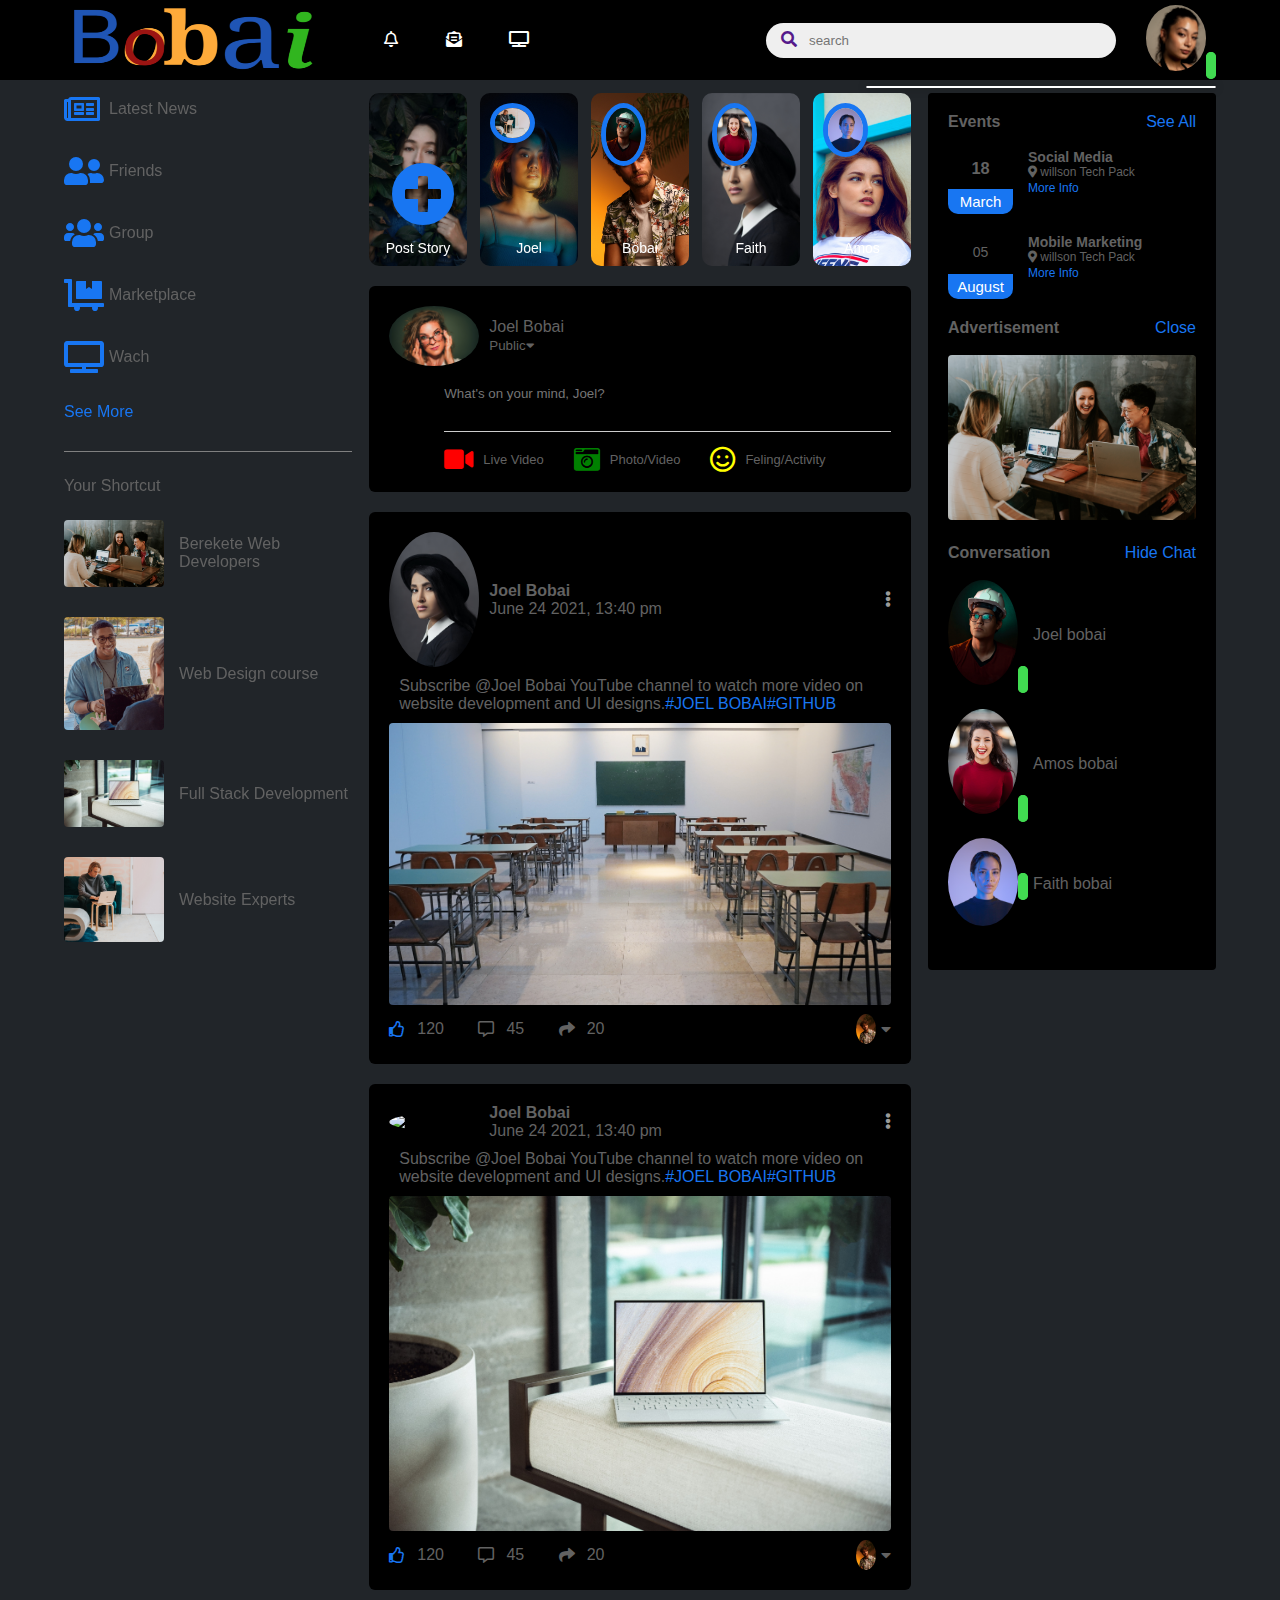
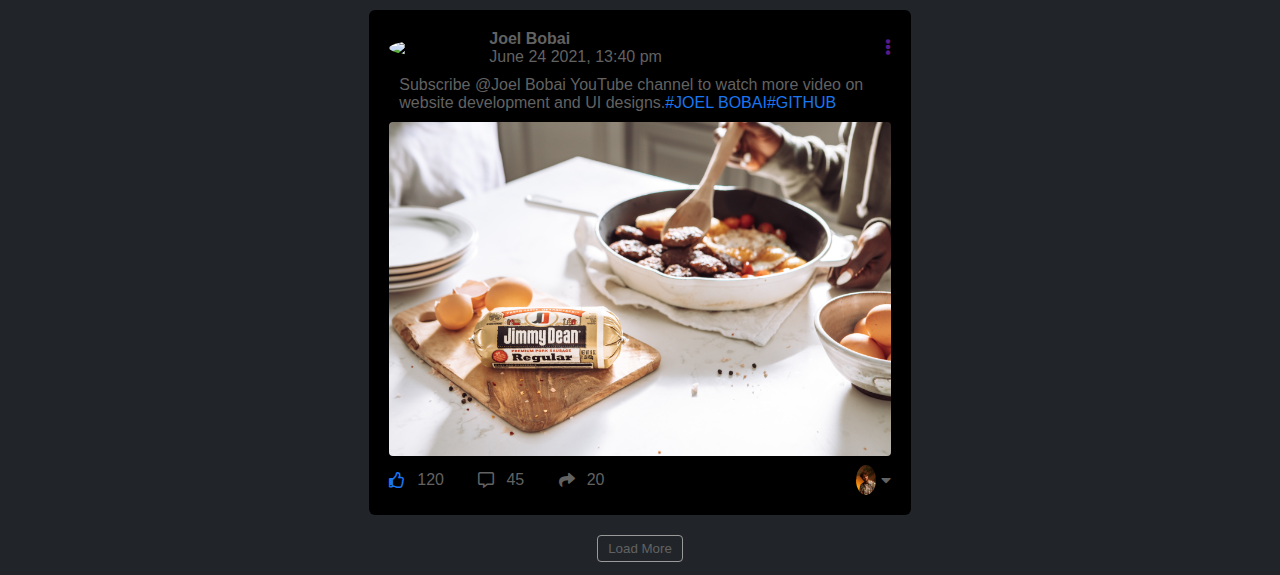
==== index-A.html @ 35ab46c7 "Add files via upload" ====
<!DOCTYPE html>
<html>
<head>
	<meta charset="utf-8">
	<meta http-equiv="X-UA-Compatible" content="IE=edge">
	<meta name="viewport" content="width=device-width, initial-scale=1.0">
	<title>DARK WEB</title>
		<link rel="stylesheet" href="https://cdnjs.cloudflare.com/ajax/libs/font-awesome/5.15.4/css/all.min.css" integrity="sha512-1ycn6IcaQQ40/MKBW2W4Rhis/DbILU74C1vSrLJxCq57o941Ym01SwNsOMqvEBFlcgUa6xLiPY/NS5R+E6ztJQ==" crossorigin="anonymous" referrerpolicy="no-referrer" />
	<link rel="stylesheet" type="text/css" href="web.css">
</head>
<body>
<nav>
	<div class="nav-left">
		<img src="img1.png" class="logo">
		<ul>
			<li><a href=""><i class="far fa-bell"></i></a></li>
			<li><a href=""></a><i class="fas fa-envelope-open-text"></i></li>
			<li><a href=""><i class="fas fa-tv"></i></a></li>
		</ul>
	</div>
	<div class="nav-right">
		<div class="search-box">
			<a href=""><i class="fas fa-search"></i></a>
			<input type="text" placeholder="search" >
		</div>
		<div class="nav-user-icon online" >
			<img src="img3.jpg" onclick="settingsMenuToggle()">
		</div>



	</div>


  <div id="setting-menu">
      <div id="light-btn ">
      	<span></span>
      </div>

           <div class="setting-menu-inner" style="padding: 20px 10px;">
           	
             <div class="user-profile">
           	  	<img src="img3.jpg" style="padding: 10px;">
           	  	<div>
           	  		<p>Joel Bobai</p>
                       <a href="">See your prpfile</a>
           	  	</div>
           	  </div>    
           	  <hr>
           	  <div class="user-profile">
           	  	<i class="fas fa-comment-alt fa-4x" style="color: #1876f2; margin-right: 10px; padding:10px;"></i>
           	  	<div>
           	  		<p>Give Feedback</p>
                       <a href="">Help us to improve the new design</a>
           	  	</div>
           	  </div>
               <hr>
               <div class="settings-links">
               	<i class="fas fa-cog fa-2x setting-icon"></i>
               	<a href="">Settings & privac<i class="fas fa-chevron-right"></i></a>
               </div>
               <div class="settings-links">
               	<i class="far fa-question-circle fa-2x setting-icon"></i>
               	<a href="">Help & Support<i class="fas fa-chevron-right"></i></a>
               </div>
               <div class="settings-links">
               	<i class="far fa-moon fa-2x setting-icon"></i>
               	<a href="">Display & Accessibility<i class="fas fa-chevron-right"></i></a>
               </div>              
               <div class="settings-links">
               	<i class="fas fa-sign-out-alt fa-2x setting-icon"></i>
               	<a href="">Logout<i class="fas fa-chevron-right"></i></a>
               </div>




           </div>

    



  </div>



</nav>




<div class="container">

	<!----left----->
	<div class="left-sidebar">
		<div class="imp-links">
			<a href="#">
				<i class="far fa-newspaper fa-2x"> </i> Latest News
			</a>
			<a href="#">
							<i class="fas fa-user-friends fa-2x"></i> Friends
			</a>
			<a href="#">
				<i class="fas fa-users fa-2x"> </i> Group
			</a>
			<a href="#">
				<i class="fas fa-dolly-flatbed fa-2x"> </i>Marketplace
			</a><a href="#">
               <i class="fas fa-tv fa-2x"> </i> Wach
			</a>
			<a href="" style="color:#1876f2">See More</a>
		</div>
		<div class="shortcut-links">
			<p>Your Shortcut</p>
			<a href=""><img src="img4.jpg">Berekete Web Developers</a>
			<a href=""><img src="img5.jpg">Web Design course</a>
			<a href=""><img src="img6.jpg">Full Stack Development</a>
			<a href=""><img src="img7.jpg">Website Experts</a>
		</div>
	</div>
	<!----main----->
	<div class="main-content">
		
     <div class="story-gallery">
     	<div class="story story-1">
     		<a href=""><i class="fas fa-plus-circle fa-4x"></i></a>
     		<p>Post Story</p>
     	</div>
     	<div class="story story-2">
     		<a href=""><img src="img7.jpg"></a>
     		<p>Joel</p>
     	</div>
     	<div class="story story-3">
     		<a href=""><img src="img8.jpg"></i></a>
     		<p>Bobai</p>
     	</div><div class="story story-4">
     		<a href=""><img src="img9.jpg"></a>
     		<p>Faith</p>
     	</div>
     	<div class="story story-5">
     		<a href=""><img src="img10.jpg"></i></a>
     		<p>Amos</p>
     	</div>
     	








     </div>

           <div class="write-post-container">
           	  <div class="user-profile">
           	  	<img src="img17.jpg">
           	  	<div>
           	  		<p>Joel Bobai</p>
           	  		<small>Public<i class="fas fa-caret-down"></i></small>
           	  	</div>
           	  </div>


                   <div class="post-input-container">
                   	
                       <textarea rows="3" placeholder="What's on your mind, Joel?"></textarea>


                       <div class="add-post-links">
                       	 <a href=""><i class="fas fa-video fa-2x" style="color:red;"></i> Live Video</a>
                       	 <a href=""><i class="fas fa-camera-retro fa-2x" style="color:green;"></i> Photo/Video</a>
                       	 <a href=""><i class="far fa-smile fa-2x" style="color:yellow;"></i> Feling/Activity</a>
                       </div>

                   </div>

           </div>




           <div class="post-container">
           	 <div class="post-row">
           	 	<div class="user-profile">
           	  	<img src="img15.jpg">
           	  	<div>
           	  		<p><b>Joel Bobai</b></p>
                    <span>June 24 2021, 13:40 pm</span>
           	  	</div>
           	  </div>
           	  <a href=""><i class="fas fa-ellipsis-v" style="color: #9a9a9a;"></i></a>
           	 	
           	 </div>
           	           	  
                  <p class="post-text" style="margin: 10px;">Subscribe <span>@Joel Bobai</span> YouTube channel to watch more video on website
                  	development and UI designs.<a href="">#JOEL BOBAI</a><a href="">#GITHUB</a></p>
                  	<img src="img18.jpg" class="post-img">
                       <div class="post-row">
                       	<div class="activity-icons">
                       		<div><i class="far fa-thumbs-up" style="color:#1876f2;"></i> 120</div>
                       		<div><i class="far fa-comment-alt"></i> 45</div>
                       		<div><i class="fas fa-share"></i> 20</div>
                       	</div>
                       	<div class="user-profile-icon">
                       		<img src="img13.jpg"><i class="fas fa-caret-down"></i>
                       	</div>
                       	
                       </div>

           </div>








            <div class="post-container">
           	 <div class="post-row">
           	 	<div class="user-profile">
           	  	<img src="img19.jpg">
           	  	<div>
           	  		<p><b>Joel Bobai</b></p>
                    <span>June 24 2021, 13:40 pm</span>
           	  	</div>
           	  </div>
           	  <a href=""><i class="fas fa-ellipsis-v" style="color: #9a9a9a;"></i></a>
           	 	
           	 </div>
           	           	  
                  <p class="post-text" style="margin: 10px;">Subscribe <span>@Joel Bobai</span> YouTube channel to watch more video on website
                  	development and UI designs.<a href="">#JOEL BOBAI</a><a href="">#GITHUB</a></p>
                  	<img src="img21.jpg" class="post-img">
                       <div class="post-row">
                       	<div class="activity-icons">
                       		<div><i class="far fa-thumbs-up" style="color:#1876f2;"></i> 120</div>
                       		<div><i class="far fa-comment-alt"></i> 45</div>
                       		<div><i class="fas fa-share"></i> 20</div>
                       	</div>
                       	<div class="user-profile-icon">
                       		<img src="img13.jpg"><i class="fas fa-caret-down"></i>
                       	</div>
                       	
                       </div>

           </div>









            <div class="post-container">
           	 <div class="post-row">
           	 	<div class="user-profile">
           	  	<img src="img20.jpg">
           	  	<div>
           	  		<p><b>Joel Bobai</b></p>
                    <span>June 24 2021, 13:40 pm</span>
           	  	</div>
           	  </div>
           	  <a href=""><i class="fas fa-ellipsis-v" style="color: ;"></i></a>
           	 	
           	 </div>
           	           	  
                  <p class="post-text" style="margin: 10px;">Subscribe <span>@Joel Bobai</span> YouTube channel to watch more video on website
                  	development and UI designs.<a href="">#JOEL BOBAI</a><a href="">#GITHUB</a></p>
                  	<img src="img22.jpg" class="post-img">
                       <div class="post-row">
                       	<div class="activity-icons">
                       		<div><i class="far fa-thumbs-up" style="color:#1876f2;"></i> 120</div>
                       		<div><i class="far fa-comment-alt"></i> 45</div>
                       		<div><i class="fas fa-share"></i> 20</div>
                       	</div>
                       	<div class="user-profile-icon">
                       		<img src="img13.jpg"><i class="fas fa-caret-down"></i>
                       	</div>
                       	
                       </div>

           </div>




     <button type="button" class="load-more-btn">Load More</button>




	</div>
	<!----right----->
	<div class="right-sidebar">
		
      <div class="sideber-title">
      	<h4>Events</h4>
      	<a href="">See All</a>
      </div>

      <div class="event">
      	<div class="left-event">
      		<h3>18</h3>
      		<span>March</span>
      	</div>	
      	<div class="right-event">
      		<h4>Social Media</h4>
      		<p><i class="fas fa-map-marker-alt"></i> willson Tech Pack</p>
      		<a href="">More Info</a>
      	</div>
      </div>
        

               <div class="event">
      	<div class="left-event">
      		<h3s>05</h3>
      		<span>August</span>
      	</div>	
      	<div class="right-event">
      		<h4>Mobile Marketing</h4>
      		<p> <i class="fas fa-map-marker-alt"></i> willson Tech Pack</p>
      		<a href="">More Info</a>
      	</div>
      </div>

      <div class="sideber-title">
      	<h4>Advertisement</h4>
      	<a href="">Close</a>
      </div>
      <img src="img4.jpg" class="sideber-ads">
       

             <div class="sideber-title">
      	<h4>Conversation</h4>
      	<a href="">Hide Chat</a>
      </div>


      <div class="online-list">
      	<div class="online">
      		<img src="img8.jpg">
      	</div>
      	<p>Joel bobai</p>
      </div>
            <div class="online-list">
      	<div class="online">
      		<img src="img9.jpg">
      	</div>
      	<p>Amos bobai</p>
      </div>      <div class="online-list">
      	<div class="online">
      		<img src="img10.jpg">
      	</div>
      	<p>Faith  bobai</p>
      </div>






	</div>
</div>









<script src="index.js"></script>
</body>
</html>
---- web.css ----
*{
	padding: 0;
	margin: 0;
	font-family: "poppins", sans-serif;
	box-sizing: border-box;
}
body{
	background: #212529;
}
nav{
	display: flex;
	align-items: center;
	justify-content: space-between;
	background: black;
	padding: 5px 5%;
	position: sticky;
	top: 0px;
	z-index: 100;
}

.logo{
	width: 260px;
	height: 70px;
	margin-right: 45px;
}
.nav-left, .nav-right{
	display: flex;
	align-items: center;
}
.nav-left ul li{
	list-style: none;
	display: inline-block;


}
.nav-left ul li i{
	width: 28px;
	margin: 0 15px;
	color: white;
}
.nav-user-icon img{
	width: 60px;
	border-radius: 50%;
	cursor: pointer;
}

.nav-user-icon{
	margin-left: 30px;
}


.search-box{
	background: #efefef;
	width: 350px;
	border-radius: 20px;
	display: flex;
	align-items: center;
	padding: 0 15px;
}
.search-box i{
	width: 18px;
}
.search-box input{
	width: 100%;
	background: transparent;
	padding: 10px;
	outline: none;
	border: 0;
}
.online::after{
	content: '';
	width: 7px;
	height: 7px;
	border: 5px solid #41db51;
	border-radius: 100px;
	background: #41db51;
	position: sticky;
	bottom: 0px;
	right: 0px;

}











.container{
	display: flex;
	justify-content: space-between;
	padding: 13px 5%;
}
.left-sidebar{
	background: transparent;
	flex-basis: 25%;
	position: sticky;
	top: 70px;
	align-self: flex-start;
	
}
.right-sidebar{
	background: transparent;
	flex-basis: 25%;
	position: sticky;
	top: 70px;
	align-self: flex-start;
	background: black;
	padding: 20px;
	border-radius: 4px;
	color: #626262;
	
}
.main-content{
      flex-basis: 47%;
}

.imp-links a, .shortcut-links a{
	text-decoration: none;
	display: flex;
	align-items: center;
	margin-bottom: 30px;
	color: #626262;
	width: fit-content;
	font-family: "poppins", sans-serif;
}

.imp-links a i{
	width: 25px;
	margin-right: 20px;
	color: #1876f2;

}

.imp-links{
	border-bottom: 1px solid gray;
}











.shortcut-links a img{
	width: 100px;
	border-radius: 4px;
	margin-right: 15px;
}

.shortcut-links p{
	margin: 25px 0;
	color: #626262;
	font-weight: 500px;
}

.sideber-title{
	display: flex;
	align-items: center;
	justify-content: space-between;
	margin-bottom: 18px;
}

.sideber-title h4{
	font-weight: 600;
	font-size: 16px;
}
.sideber-title a{
	text-decoration: none;
	color: #1876f2;
	font-size: 12pxs;
}







.event{
	display: flex;
	font-size: 14px;
	margin-bottom: 20px;

}

.left-event{
	border-radius: 10px;
	height: 65px;
	width: 65px;
	margin-right: 15px;
	padding-top: 10px;
	text-align: center;
	position: relative;
	overflow: hidden;
	box-shadow: 0 0 10px rgba(0, 0, 0, 1.0);
}
.event p{
	font-size: 12px;

}
.event a{
	font-size: 12px;
	text-decoration: none;
	color: #1876f2;
}


.left-event span{
	position: absolute;
	bottom: 0;
	left: 0;
	right: 0;
	background: #1876f2;
	color: white;
	font-size: 15px;
	padding: 4px 0;
}






.sideber-ads{
	width: 100%;
	margin-bottom: 20px;
	border-radius: 4px;
}






.online-list{
	display: flex;
	align-items: center;
	margin-bottom: 20px;

}
.online-list .online img{
	width: 70px;
	border-radius: 50%;
}

.online-list .online {
	width: 70px;
	border-radius: 50px;
	margin-right: 15px;
}


.online-list .online::after{
	top: unset;
	bottom: 6;
}























.story-gallery{
	display: flex;
	justify-content: space-between;
	margin-bottom: 20px;

}

.story{
	flex-basis: 18%;
	padding-top: 32%;
	position: relative;
	background-position: center;
	background-size: cover;
	border-radius: 10px;
}

.story i{
	position: absolute;
	width: 45px;
	border-radius: 50%;
	top: 10px;
	left: 10px;
	border-radius: 5px solid #626262;
	margin: 0px 10px;
}
.story img{
	position: absolute;
	width: 45px;
	border-radius: 50%;
	top: 10px;
	left: 10px;
	border: 5px solid #1876f2;
}

.story p{
	position: absolute;
	bottom: 10px;
	width: 100%;
	text-align: center;
	color: white;
	font-size: 14px;
}

.story-1{

	background-image:   url(img11.jpg);
}
.story-2{
	
	background-image:   url(img12.jpg);
}
.story-3{
	
	background-image:   url(img13.jpg);
}
.story-4{
	
	background-image:   url(img15.jpg);
}
.story-5{
	
	background-image:   url(img16.jpg);
}

.story.story-1 i{
	top: unset;
	left: 30%;
	bottom: 40px;
	transform: translateX(-50%);
	border: 0;
	width: 35px;
	color:  #1876f2;

}




















.write-post-container{
	width: 100%;
	background: black;
	border-radius: 6px;
	padding: 20px;
	color: #626262;
}

.user-profile{
	display: flex;
	align-items: center;

}
.user-profile img{
	width: 90px;
	border-radius: 50%;
	margin-right: 10px;
}



.user-profile img p{
	margin-bottom: -5px;
	font-weight: 500px;
	color: #626262;
}


.user-profile img small{
	font-size: 12px;
}











.post-input-container{
	padding-left: 55px;
	padding-top: 20px;
}

.post-input-container textarea{
	width: 100%;
	border: 0;
	outline: 0;
	border-bottom: 1px solid #ccc;
	background: transparent;
	resize: none;
}

.add-post-links{
	display: flex;
	margin-top: 10px;

}


.add-post-links a{
	text-decoration: none;
	display: flex;
	align-items: center;
	color: #626262;
	margin-right: 30px;
	font-size: 13px;
}

.add-post-links a i{
	margin-right: 10px;
}












.post-container{
	width: 100%;
	background: black;
	border-radius: 6px;
	padding: 20px;
	color: #626262;
	margin: 20px 0;
}



.post-text span{
	color: #626262;
	font-weight: 500;
}
.post-text a{
	color: #1876f2;
	text-decoration: none;
}
.post-img{
	width: 100%;
	border-radius: 4px;
	margin-bottom: 5px;
}
.post-row{
	display: flex;
	align-items: center;
	justify-content: space-between;
}
.activity-icons div i{
         width: 18px;
         margin-right: 10px;
}
.activity-icons div{
	display: inline-flex;
	align-items: center;
	margin-right: 30px;
}
.user-profile-icon{
	display: flex;
	align-items: center;

}
.user-profile-icon img{
	width: 20px;
	border-radius: 50%;
	margin-right: 5px;
}
.load-more-btn{
	display: block;
	margin: auto;
	cursor: pointer;
	padding: 5px 10px;
	border: 1px solid #9a9a9a;
	color: #626262;
	background: transparent;
	border-radius: 4px;
}



#setting-menu{
	position: absolute;
	width: 90%;
	max-width: 350px;
	height: 0px;
	background:  #212529;
	box-shadow: 0 0 10px rgba(0, 0, 0, 0.4);
	border-radius: 4px;
	overflow: hidden;
	top: 108%;
	right: 5%;
	border: 1px solid white;
	
}



.user-profile a{
	font-size: 12px;
	text-decoration: none;
	color: #1876f2;
	margin-right: 10px;
}


.setting-menu hr{
	border: 0;
	height: 1px;
	background: #9a9a9a;
	margin: 15px 0;
}
.settings-links{
	display: flex;
	align-items: center;
	margin: 15px 0;
} 

.settings-links .setting-icon{
	margin-right: 10px;
	border-radius: 50%;
}


.settings-links a{
	display: flex;
	flex: 1;
	align-items: center;
	justify-content: space-between;
	text-decoration: none;
	color: #626262;
}








#light-btn{
	position: absolute;
	top: 20px;
	right: 20px;
	background: #ccc;
	width: 45px;
	border-radius: 15px;
	padding: 2px 3px;
	cursor: pointer;
	display: flex;
	transition: padding-left 0.5s background 0.5s;
}
#light-btn span{
	width: 18px;
	height: 18px;
	background: white;
	border-radius: 50%;
	display: inline-block;
}
#light-btn.light-btn-on{
	padding-left: 23px;
	background: black;
}
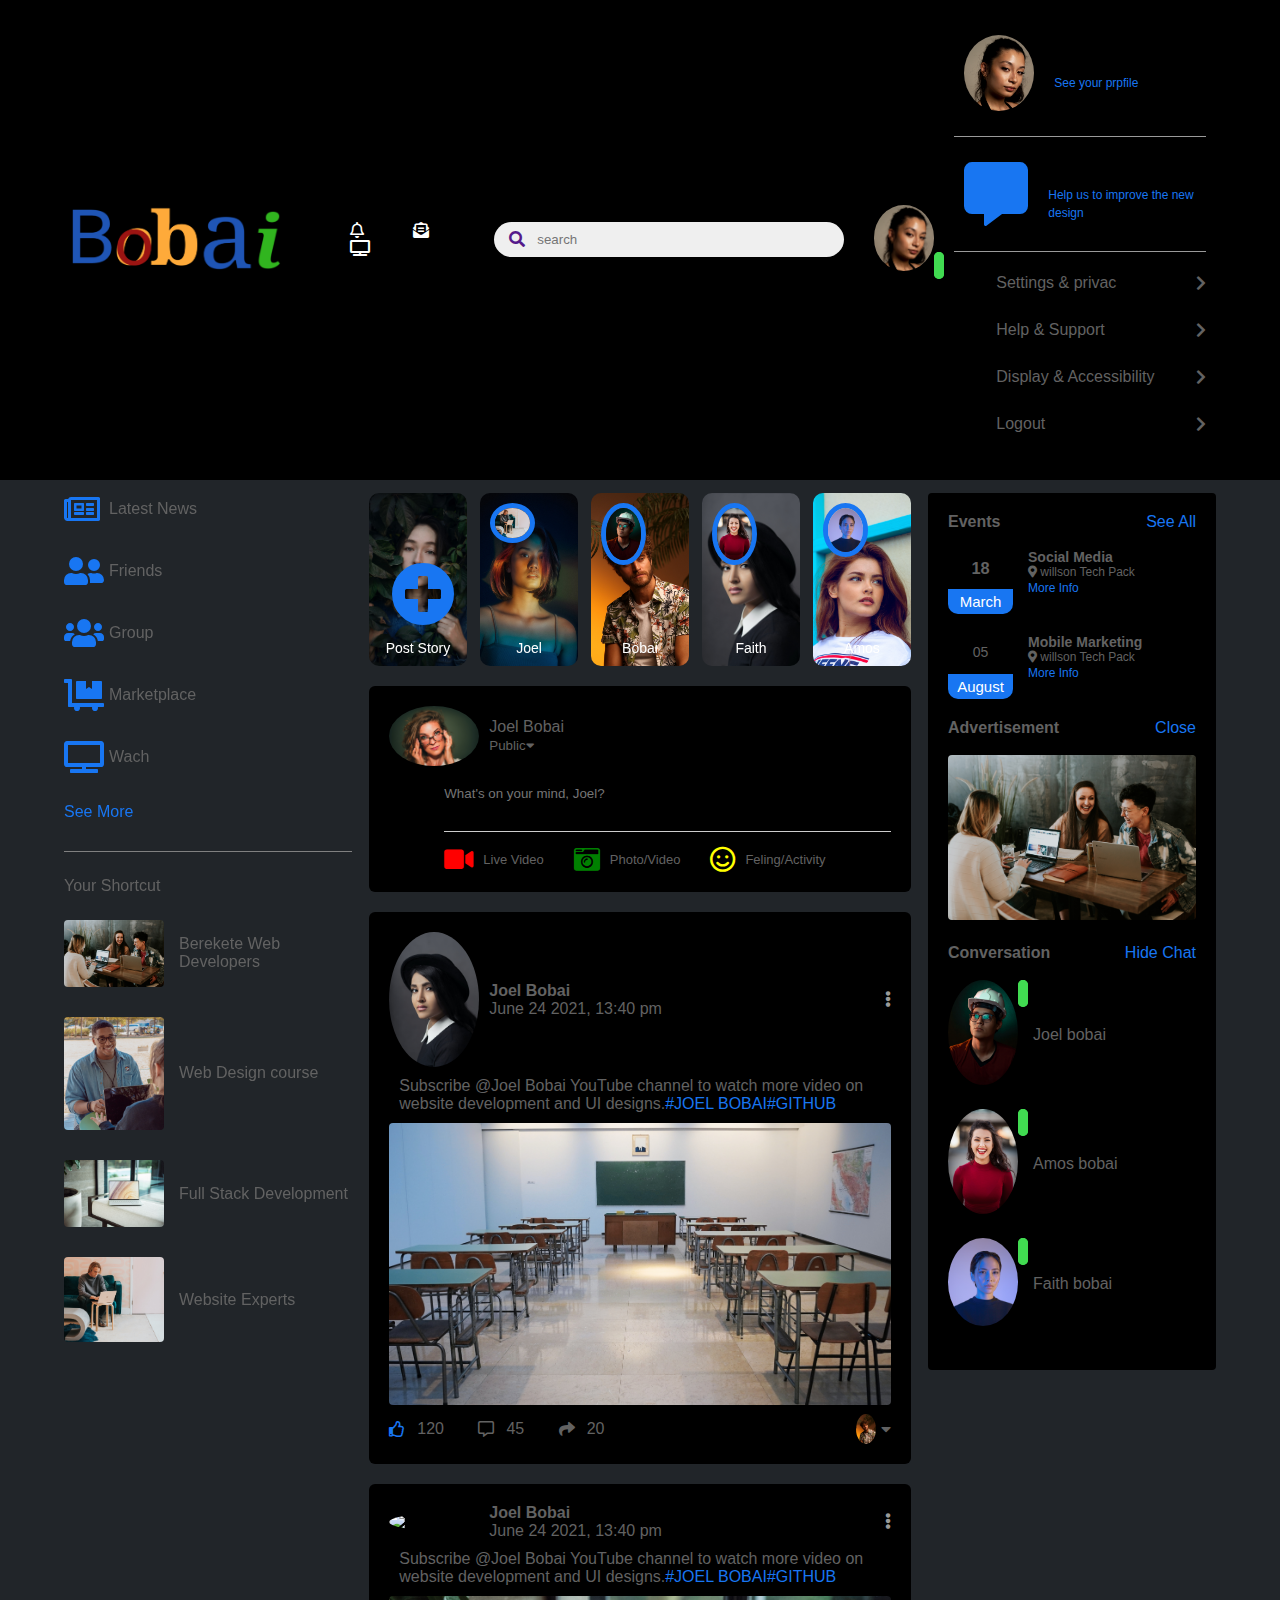
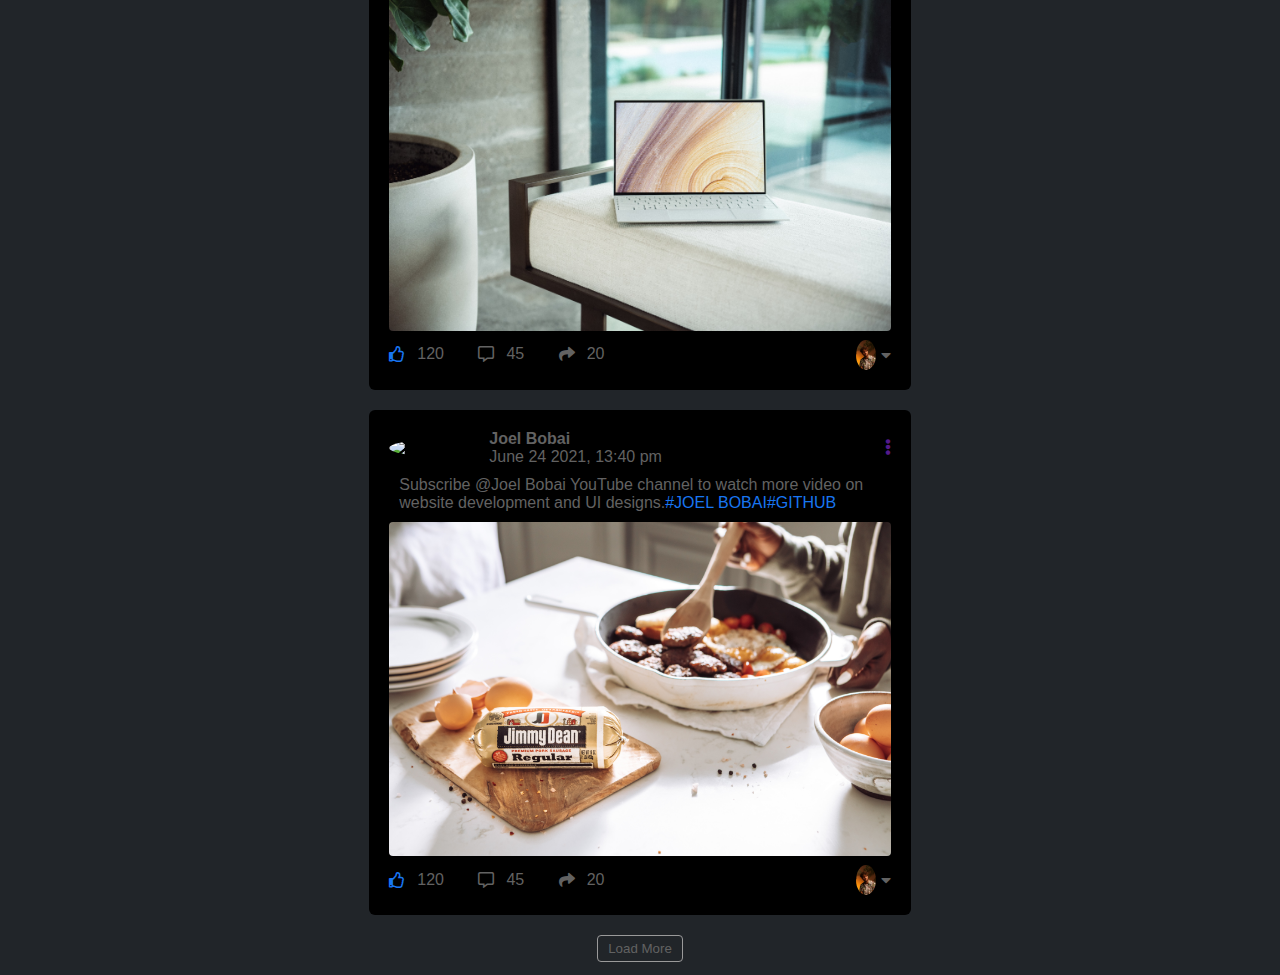
==== commit 2114ec3a: "Update index-A.html" ====
--- a/index-A.html
+++ b/index-A.html
@@ -1,380 +1,380 @@
 <!DOCTYPE html>
-<html>
-<head>
-	<meta charset="utf-8">
-	<meta http-equiv="X-UA-Compatible" content="IE=edge">
-	<meta name="viewport" content="width=device-width, initial-scale=1.0">
-	<title>DARK WEB</title>
-		<link rel="stylesheet" href="https://cdnjs.cloudflare.com/ajax/libs/font-awesome/5.15.4/css/all.min.css" integrity="sha512-1ycn6IcaQQ40/MKBW2W4Rhis/DbILU74C1vSrLJxCq57o941Ym01SwNsOMqvEBFlcgUa6xLiPY/NS5R+E6ztJQ==" crossorigin="anonymous" referrerpolicy="no-referrer" />
-	<link rel="stylesheet" type="text/css" href="web.css">
-</head>
-<body>
-<nav>
-	<div class="nav-left">
-		<img src="img1.png" class="logo">
-		<ul>
-			<li><a href=""><i class="far fa-bell"></i></a></li>
-			<li><a href=""></a><i class="fas fa-envelope-open-text"></i></li>
-			<li><a href=""><i class="fas fa-tv"></i></a></li>
-		</ul>
+	<html>
+	<head>
+		<meta charset="utf-8">
+		<meta http-equiv="X-UA-Compatible" content="IE=edge">
+		<meta name="viewport" content="width=device-width, initial-scale=1.0">
+		<title>DARK WEB</title>
+			<link rel="stylesheet" href="https://cdnjs.cloudflare.com/ajax/libs/font-awesome/5.15.4/css/all.min.css" integrity="sha512-1ycn6IcaQQ40/MKBW2W4Rhis/DbILU74C1vSrLJxCq57o941Ym01SwNsOMqvEBFlcgUa6xLiPY/NS5R+E6ztJQ==" crossorigin="anonymous" referrerpolicy="no-referrer" />
+		<link rel="stylesheet" type="text/css" href="web.css">
+	</head>
+	<body>
+	<nav>
+		<div class="nav-left">
+			<img src="img1.png" class="logo">
+			<ul>
+				<li><a href=""><i class="far fa-bell"></i></a></li>
+				<li><a href=""></a><i class="fas fa-envelope-open-text"></i></li>
+				<li><a href=""><i class="fas fa-tv"></i></a></li>
+			</ul>
+		</div>
+		<div class="nav-right">
+			<div class="search-box">
+				<a href=""><i class="fas fa-search"></i></a>
+				<input type="text" placeholder="search" >
+			</div>
+			<div class="nav-user-icon online" onclick="settingsMenuToggle()">
+				<img src="img3.jpg" >
+			</div>
+
+
+
+		</div>
+
+
+	  <div class="setting-menu">
+	      <div class="light-btn " onclick="onIt()">
+	      	<span></span>
+	      </div>
+
+	           <div class="setting-menu-inner" style="padding: 20px 10px;">
+	           	
+	             <div class="user-profile">
+	           	  	<img src="img3.jpg" style="padding: 10px;">
+	           	  	<div>
+	           	  		<p>Joel Bobai</p>
+	                       <a href="">See your prpfile</a>
+	           	  	</div>
+	           	  </div>    
+	           	  <hr>
+	           	  <div class="user-profile">
+	           	  	<i class="fas fa-comment-alt fa-4x" style="color: #1876f2; margin-right: 10px; padding:10px;"></i>
+	           	  	<div>
+	           	  		<p>Give Feedback</p>
+	                       <a href="">Help us to improve the new design</a>
+	           	  	</div>
+	           	  </div>
+	               <hr>
+	               <div class="settings-links">
+	               	<i class="fas fa-cog fa-2x setting-icon"></i>
+	               	<a href="">Settings & privac<i class="fas fa-chevron-right"></i></a>
+	               </div>
+	               <div class="settings-links">
+	               	<i class="far fa-question-circle fa-2x setting-icon"></i>
+	               	<a href="">Help & Support<i class="fas fa-chevron-right"></i></a>
+	               </div>
+	               <div class="settings-links">
+	               	<i class="far fa-moon fa-2x setting-icon"></i>
+	               	<a href="">Display & Accessibility<i class="fas fa-chevron-right"></i></a>
+	               </div>              
+	               <div class="settings-links">
+	               	<i class="fas fa-sign-out-alt fa-2x setting-icon"></i>
+	               	<a href="">Logout<i class="fas fa-chevron-right"></i></a>
+	               </div>
+
+
+
+
+	           </div>
+
+	    
+
+
+
+	  </div>
+
+
+
+	</nav>
+
+
+
+
+	<div class="container">
+
+		<!----left----->
+		<div class="left-sidebar">
+			<div class="imp-links">
+				<a href="#">
+					<i class="far fa-newspaper fa-2x"> </i> Latest News
+				</a>
+				<a href="#">
+								<i class="fas fa-user-friends fa-2x"></i> Friends
+				</a>
+				<a href="#">
+					<i class="fas fa-users fa-2x"> </i> Group
+				</a>
+				<a href="#">
+					<i class="fas fa-dolly-flatbed fa-2x"> </i>Marketplace
+				</a><a href="#">
+	               <i class="fas fa-tv fa-2x"> </i> Wach
+				</a>
+				<a href="" style="color:#1876f2">See More</a>
+			</div>
+			<div class="shortcut-links">
+				<p>Your Shortcut</p>
+				<a href=""><img src="img4.jpg">Berekete Web Developers</a>
+				<a href=""><img src="img5.jpg">Web Design course</a>
+				<a href=""><img src="img6.jpg">Full Stack Development</a>
+				<a href=""><img src="img7.jpg">Website Experts</a>
+			</div>
+		</div>
+		<!----main----->
+		<div class="main-content">
+			
+	     <div class="story-gallery">
+	     	<div class="story story-1">
+	     		<a href=""><i class="fas fa-plus-circle fa-4x"></i></a>
+	     		<p>Post Story</p>
+	     	</div>
+	     	<div class="story story-2">
+	     		<a href=""><img src="img7.jpg"></a>
+	     		<p>Joel</p>
+	     	</div>
+	     	<div class="story story-3">
+	     		<a href=""><img src="img8.jpg"></i></a>
+	     		<p>Bobai</p>
+	     	</div><div class="story story-4">
+	     		<a href=""><img src="img9.jpg"></a>
+	     		<p>Faith</p>
+	     	</div>
+	     	<div class="story story-5">
+	     		<a href=""><img src="img10.jpg"></i></a>
+	     		<p>Amos</p>
+	     	</div>
+	     	
+
+
+
+
+
+
+
+
+	     </div>
+
+	           <div class="write-post-container">
+	           	  <div class="user-profile">
+	           	  	<img src="img17.jpg">
+	           	  	<div>
+	           	  		<p>Joel Bobai</p>
+	           	  		<small>Public<i class="fas fa-caret-down"></i></small>
+	           	  	</div>
+	           	  </div>
+
+
+	                   <div class="post-input-container">
+	                   	
+	                       <textarea rows="3" placeholder="What's on your mind, Joel?"></textarea>
+
+
+	                       <div class="add-post-links">
+	                       	 <a href=""><i class="fas fa-video fa-2x" style="color:red;"></i> Live Video</a>
+	                       	 <a href=""><i class="fas fa-camera-retro fa-2x" style="color:green;"></i> Photo/Video</a>
+	                       	 <a href=""><i class="far fa-smile fa-2x" style="color:yellow;"></i> Feling/Activity</a>
+	                       </div>
+
+	                   </div>
+
+	           </div>
+
+
+
+
+	           <div class="post-container">
+	           	 <div class="post-row">
+	           	 	<div class="user-profile">
+	           	  	<img src="img15.jpg">
+	           	  	<div>
+	           	  		<p><b>Joel Bobai</b></p>
+	                    <span>June 24 2021, 13:40 pm</span>
+	           	  	</div>
+	           	  </div>
+	           	  <a href=""><i class="fas fa-ellipsis-v" style="color: #9a9a9a;"></i></a>
+	           	 	
+	           	 </div>
+	           	           	  
+	                  <p class="post-text" style="margin: 10px;">Subscribe <span>@Joel Bobai</span> YouTube channel to watch more video on website
+	                  	development and UI designs.<a href="">#JOEL BOBAI</a><a href="">#GITHUB</a></p>
+	                  	<img src="img18.jpg" class="post-img">
+	                       <div class="post-row">
+	                       	<div class="activity-icons">
+	                       		<div><i class="far fa-thumbs-up" style="color:#1876f2;"></i> 120</div>
+	                       		<div><i class="far fa-comment-alt"></i> 45</div>
+	                       		<div><i class="fas fa-share"></i> 20</div>
+	                       	</div>
+	                       	<div class="user-profile-icon">
+	                       		<img src="img13.jpg"><i class="fas fa-caret-down"></i>
+	                       	</div>
+	                       	
+	                       </div>
+
+	           </div>
+
+
+
+
+
+
+
+
+	            <div class="post-container">
+	           	 <div class="post-row">
+	           	 	<div class="user-profile">
+	           	  	<img src="img19.jpg">
+	           	  	<div>
+	           	  		<p><b>Joel Bobai</b></p>
+	                    <span>June 24 2021, 13:40 pm</span>
+	           	  	</div>
+	           	  </div>
+	           	  <a href=""><i class="fas fa-ellipsis-v" style="color: #9a9a9a;"></i></a>
+	           	 	
+	           	 </div>
+	           	           	  
+	                  <p class="post-text" style="margin: 10px;">Subscribe <span>@Joel Bobai</span> YouTube channel to watch more video on website
+	                  	development and UI designs.<a href="">#JOEL BOBAI</a><a href="">#GITHUB</a></p>
+	                  	<img src="img21.jpg" class="post-img">
+	                       <div class="post-row">
+	                       	<div class="activity-icons">
+	                       		<div><i class="far fa-thumbs-up" style="color:#1876f2;"></i> 120</div>
+	                       		<div><i class="far fa-comment-alt"></i> 45</div>
+	                       		<div><i class="fas fa-share"></i> 20</div>
+	                       	</div>
+	                       	<div class="user-profile-icon">
+	                       		<img src="img13.jpg"><i class="fas fa-caret-down"></i>
+	                       	</div>
+	                       	
+	                       </div>
+
+	           </div>
+
+
+
+
+
+
+
+
+
+	            <div class="post-container">
+	           	 <div class="post-row">
+	           	 	<div class="user-profile">
+	           	  	<img src="img20.jpg">
+	           	  	<div>
+	           	  		<p><b>Joel Bobai</b></p>
+	                    <span>June 24 2021, 13:40 pm</span>
+	           	  	</div>
+	           	  </div>
+	           	  <a href=""><i class="fas fa-ellipsis-v" style="color: ;"></i></a>
+	           	 	
+	           	 </div>
+	           	           	  
+	                  <p class="post-text" style="margin: 10px;">Subscribe <span>@Joel Bobai</span> YouTube channel to watch more video on website
+	                  	development and UI designs.<a href="">#JOEL BOBAI</a><a href="">#GITHUB</a></p>
+	                  	<img src="img22.jpg" class="post-img">
+	                       <div class="post-row">
+	                       	<div class="activity-icons">
+	                       		<div><i class="far fa-thumbs-up" style="color:#1876f2;"></i> 120</div>
+	                       		<div><i class="far fa-comment-alt"></i> 45</div>
+	                       		<div><i class="fas fa-share"></i> 20</div>
+	                       	</div>
+	                       	<div class="user-profile-icon">
+	                       		<img src="img13.jpg"><i class="fas fa-caret-down"></i>
+	                       	</div>
+	                       	
+	                       </div>
+
+	           </div>
+
+
+
+
+	     <button type="button" class="load-more-btn">Load More</button>
+
+
+
+
+		</div>
+		<!----right----->
+		<div class="right-sidebar">
+			
+	      <div class="sideber-title">
+	      	<h4>Events</h4>
+	      	<a href="">See All</a>
+	      </div>
+
+	      <div class="event">
+	      	<div class="left-event">
+	      		<h3>18</h3>
+	      		<span>March</span>
+	      	</div>	
+	      	<div class="right-event">
+	      		<h4>Social Media</h4>
+	      		<p><i class="fas fa-map-marker-alt"></i> willson Tech Pack</p>
+	      		<a href="">More Info</a>
+	      	</div>
+	      </div>
+	        
+
+	               <div class="event">
+	      	<div class="left-event">
+	      		<h3s>05</h3>
+	      		<span>August</span>
+	      	</div>	
+	      	<div class="right-event">
+	      		<h4>Mobile Marketing</h4>
+	      		<p> <i class="fas fa-map-marker-alt"></i> willson Tech Pack</p>
+	      		<a href="">More Info</a>
+	      	</div>
+	      </div>
+
+	      <div class="sideber-title">
+	      	<h4>Advertisement</h4>
+	      	<a href="">Close</a>
+	      </div>
+	      <img src="img4.jpg" class="sideber-ads">
+	       
+
+	             <div class="sideber-title">
+	      	<h4>Conversation</h4>
+	      	<a href="">Hide Chat</a>
+	      </div>
+
+
+	      <div class="online-list">
+	      	<div class="online">
+	      		<img src="img8.jpg">
+	      	</div>
+	      	<p>Joel bobai</p>
+	      </div>
+	            <div class="online-list">
+	      	<div class="online">
+	      		<img src="img9.jpg">
+	      	</div>
+	      	<p>Amos bobai</p>
+	      </div>      <div class="online-list">
+	      	<div class="online">
+	      		<img src="img10.jpg">
+	      	</div>
+	      	<p>Faith  bobai</p>
+	      </div>
+
+
+
+
+
+
+		</div>
 	</div>
-	<div class="nav-right">
-		<div class="search-box">
-			<a href=""><i class="fas fa-search"></i></a>
-			<input type="text" placeholder="search" >
-		</div>
-		<div class="nav-user-icon online" >
-			<img src="img3.jpg" onclick="settingsMenuToggle()">
-		</div>
-
-
-
-	</div>
-
-
-  <div id="setting-menu">
-      <div id="light-btn ">
-      	<span></span>
-      </div>
-
-           <div class="setting-menu-inner" style="padding: 20px 10px;">
-           	
-             <div class="user-profile">
-           	  	<img src="img3.jpg" style="padding: 10px;">
-           	  	<div>
-           	  		<p>Joel Bobai</p>
-                       <a href="">See your prpfile</a>
-           	  	</div>
-           	  </div>    
-           	  <hr>
-           	  <div class="user-profile">
-           	  	<i class="fas fa-comment-alt fa-4x" style="color: #1876f2; margin-right: 10px; padding:10px;"></i>
-           	  	<div>
-           	  		<p>Give Feedback</p>
-                       <a href="">Help us to improve the new design</a>
-           	  	</div>
-           	  </div>
-               <hr>
-               <div class="settings-links">
-               	<i class="fas fa-cog fa-2x setting-icon"></i>
-               	<a href="">Settings & privac<i class="fas fa-chevron-right"></i></a>
-               </div>
-               <div class="settings-links">
-               	<i class="far fa-question-circle fa-2x setting-icon"></i>
-               	<a href="">Help & Support<i class="fas fa-chevron-right"></i></a>
-               </div>
-               <div class="settings-links">
-               	<i class="far fa-moon fa-2x setting-icon"></i>
-               	<a href="">Display & Accessibility<i class="fas fa-chevron-right"></i></a>
-               </div>              
-               <div class="settings-links">
-               	<i class="fas fa-sign-out-alt fa-2x setting-icon"></i>
-               	<a href="">Logout<i class="fas fa-chevron-right"></i></a>
-               </div>
-
-
-
-
-           </div>
-
-    
-
-
-
-  </div>
-
-
-
-</nav>
-
-
-
-
-<div class="container">
-
-	<!----left----->
-	<div class="left-sidebar">
-		<div class="imp-links">
-			<a href="#">
-				<i class="far fa-newspaper fa-2x"> </i> Latest News
-			</a>
-			<a href="#">
-							<i class="fas fa-user-friends fa-2x"></i> Friends
-			</a>
-			<a href="#">
-				<i class="fas fa-users fa-2x"> </i> Group
-			</a>
-			<a href="#">
-				<i class="fas fa-dolly-flatbed fa-2x"> </i>Marketplace
-			</a><a href="#">
-               <i class="fas fa-tv fa-2x"> </i> Wach
-			</a>
-			<a href="" style="color:#1876f2">See More</a>
-		</div>
-		<div class="shortcut-links">
-			<p>Your Shortcut</p>
-			<a href=""><img src="img4.jpg">Berekete Web Developers</a>
-			<a href=""><img src="img5.jpg">Web Design course</a>
-			<a href=""><img src="img6.jpg">Full Stack Development</a>
-			<a href=""><img src="img7.jpg">Website Experts</a>
-		</div>
-	</div>
-	<!----main----->
-	<div class="main-content">
-		
-     <div class="story-gallery">
-     	<div class="story story-1">
-     		<a href=""><i class="fas fa-plus-circle fa-4x"></i></a>
-     		<p>Post Story</p>
-     	</div>
-     	<div class="story story-2">
-     		<a href=""><img src="img7.jpg"></a>
-     		<p>Joel</p>
-     	</div>
-     	<div class="story story-3">
-     		<a href=""><img src="img8.jpg"></i></a>
-     		<p>Bobai</p>
-     	</div><div class="story story-4">
-     		<a href=""><img src="img9.jpg"></a>
-     		<p>Faith</p>
-     	</div>
-     	<div class="story story-5">
-     		<a href=""><img src="img10.jpg"></i></a>
-     		<p>Amos</p>
-     	</div>
-     	
-
-
-
-
-
-
-
-
-     </div>
-
-           <div class="write-post-container">
-           	  <div class="user-profile">
-           	  	<img src="img17.jpg">
-           	  	<div>
-           	  		<p>Joel Bobai</p>
-           	  		<small>Public<i class="fas fa-caret-down"></i></small>
-           	  	</div>
-           	  </div>
-
-
-                   <div class="post-input-container">
-                   	
-                       <textarea rows="3" placeholder="What's on your mind, Joel?"></textarea>
-
-
-                       <div class="add-post-links">
-                       	 <a href=""><i class="fas fa-video fa-2x" style="color:red;"></i> Live Video</a>
-                       	 <a href=""><i class="fas fa-camera-retro fa-2x" style="color:green;"></i> Photo/Video</a>
-                       	 <a href=""><i class="far fa-smile fa-2x" style="color:yellow;"></i> Feling/Activity</a>
-                       </div>
-
-                   </div>
-
-           </div>
-
-
-
-
-           <div class="post-container">
-           	 <div class="post-row">
-           	 	<div class="user-profile">
-           	  	<img src="img15.jpg">
-           	  	<div>
-           	  		<p><b>Joel Bobai</b></p>
-                    <span>June 24 2021, 13:40 pm</span>
-           	  	</div>
-           	  </div>
-           	  <a href=""><i class="fas fa-ellipsis-v" style="color: #9a9a9a;"></i></a>
-           	 	
-           	 </div>
-           	           	  
-                  <p class="post-text" style="margin: 10px;">Subscribe <span>@Joel Bobai</span> YouTube channel to watch more video on website
-                  	development and UI designs.<a href="">#JOEL BOBAI</a><a href="">#GITHUB</a></p>
-                  	<img src="img18.jpg" class="post-img">
-                       <div class="post-row">
-                       	<div class="activity-icons">
-                       		<div><i class="far fa-thumbs-up" style="color:#1876f2;"></i> 120</div>
-                       		<div><i class="far fa-comment-alt"></i> 45</div>
-                       		<div><i class="fas fa-share"></i> 20</div>
-                       	</div>
-                       	<div class="user-profile-icon">
-                       		<img src="img13.jpg"><i class="fas fa-caret-down"></i>
-                       	</div>
-                       	
-                       </div>
-
-           </div>
-
-
-
-
-
-
-
-
-            <div class="post-container">
-           	 <div class="post-row">
-           	 	<div class="user-profile">
-           	  	<img src="img19.jpg">
-           	  	<div>
-           	  		<p><b>Joel Bobai</b></p>
-                    <span>June 24 2021, 13:40 pm</span>
-           	  	</div>
-           	  </div>
-           	  <a href=""><i class="fas fa-ellipsis-v" style="color: #9a9a9a;"></i></a>
-           	 	
-           	 </div>
-           	           	  
-                  <p class="post-text" style="margin: 10px;">Subscribe <span>@Joel Bobai</span> YouTube channel to watch more video on website
-                  	development and UI designs.<a href="">#JOEL BOBAI</a><a href="">#GITHUB</a></p>
-                  	<img src="img21.jpg" class="post-img">
-                       <div class="post-row">
-                       	<div class="activity-icons">
-                       		<div><i class="far fa-thumbs-up" style="color:#1876f2;"></i> 120</div>
-                       		<div><i class="far fa-comment-alt"></i> 45</div>
-                       		<div><i class="fas fa-share"></i> 20</div>
-                       	</div>
-                       	<div class="user-profile-icon">
-                       		<img src="img13.jpg"><i class="fas fa-caret-down"></i>
-                       	</div>
-                       	
-                       </div>
-
-           </div>
-
-
-
-
-
-
-
-
-
-            <div class="post-container">
-           	 <div class="post-row">
-           	 	<div class="user-profile">
-           	  	<img src="img20.jpg">
-           	  	<div>
-           	  		<p><b>Joel Bobai</b></p>
-                    <span>June 24 2021, 13:40 pm</span>
-           	  	</div>
-           	  </div>
-           	  <a href=""><i class="fas fa-ellipsis-v" style="color: ;"></i></a>
-           	 	
-           	 </div>
-           	           	  
-                  <p class="post-text" style="margin: 10px;">Subscribe <span>@Joel Bobai</span> YouTube channel to watch more video on website
-                  	development and UI designs.<a href="">#JOEL BOBAI</a><a href="">#GITHUB</a></p>
-                  	<img src="img22.jpg" class="post-img">
-                       <div class="post-row">
-                       	<div class="activity-icons">
-                       		<div><i class="far fa-thumbs-up" style="color:#1876f2;"></i> 120</div>
-                       		<div><i class="far fa-comment-alt"></i> 45</div>
-                       		<div><i class="fas fa-share"></i> 20</div>
-                       	</div>
-                       	<div class="user-profile-icon">
-                       		<img src="img13.jpg"><i class="fas fa-caret-down"></i>
-                       	</div>
-                       	
-                       </div>
-
-           </div>
-
-
-
-
-     <button type="button" class="load-more-btn">Load More</button>
-
-
-
-
-	</div>
-	<!----right----->
-	<div class="right-sidebar">
-		
-      <div class="sideber-title">
-      	<h4>Events</h4>
-      	<a href="">See All</a>
-      </div>
-
-      <div class="event">
-      	<div class="left-event">
-      		<h3>18</h3>
-      		<span>March</span>
-      	</div>	
-      	<div class="right-event">
-      		<h4>Social Media</h4>
-      		<p><i class="fas fa-map-marker-alt"></i> willson Tech Pack</p>
-      		<a href="">More Info</a>
-      	</div>
-      </div>
-        
-
-               <div class="event">
-      	<div class="left-event">
-      		<h3s>05</h3>
-      		<span>August</span>
-      	</div>	
-      	<div class="right-event">
-      		<h4>Mobile Marketing</h4>
-      		<p> <i class="fas fa-map-marker-alt"></i> willson Tech Pack</p>
-      		<a href="">More Info</a>
-      	</div>
-      </div>
-
-      <div class="sideber-title">
-      	<h4>Advertisement</h4>
-      	<a href="">Close</a>
-      </div>
-      <img src="img4.jpg" class="sideber-ads">
-       
-
-             <div class="sideber-title">
-      	<h4>Conversation</h4>
-      	<a href="">Hide Chat</a>
-      </div>
-
-
-      <div class="online-list">
-      	<div class="online">
-      		<img src="img8.jpg">
-      	</div>
-      	<p>Joel bobai</p>
-      </div>
-            <div class="online-list">
-      	<div class="online">
-      		<img src="img9.jpg">
-      	</div>
-      	<p>Amos bobai</p>
-      </div>      <div class="online-list">
-      	<div class="online">
-      		<img src="img10.jpg">
-      	</div>
-      	<p>Faith  bobai</p>
-      </div>
-
-
-
-
-
-
-	</div>
-</div>
-
-
-
-
-
-
-
-
-
-<script src="index.js"></script>
-</body>
-</html>+
+
+
+
+
+
+
+
+
+	<script src="index.js"></script>
+	</body>
+	</html>
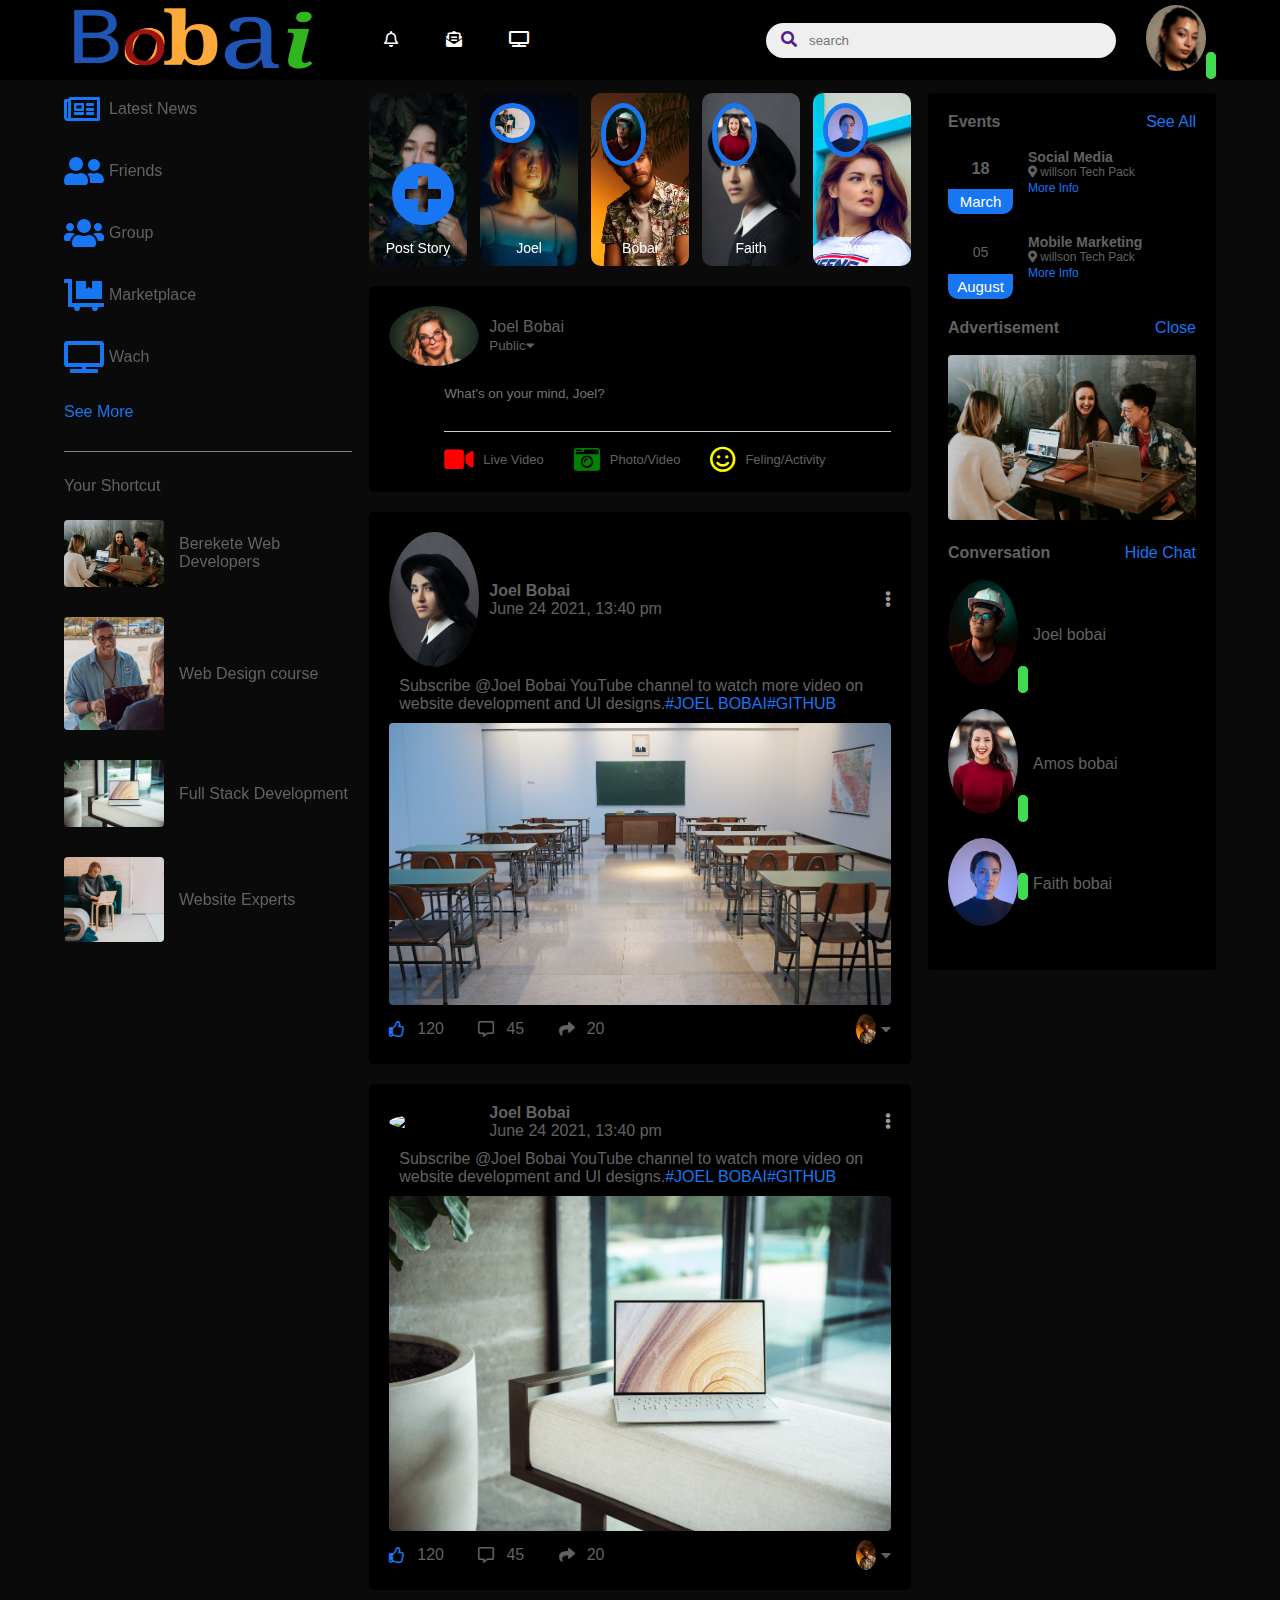
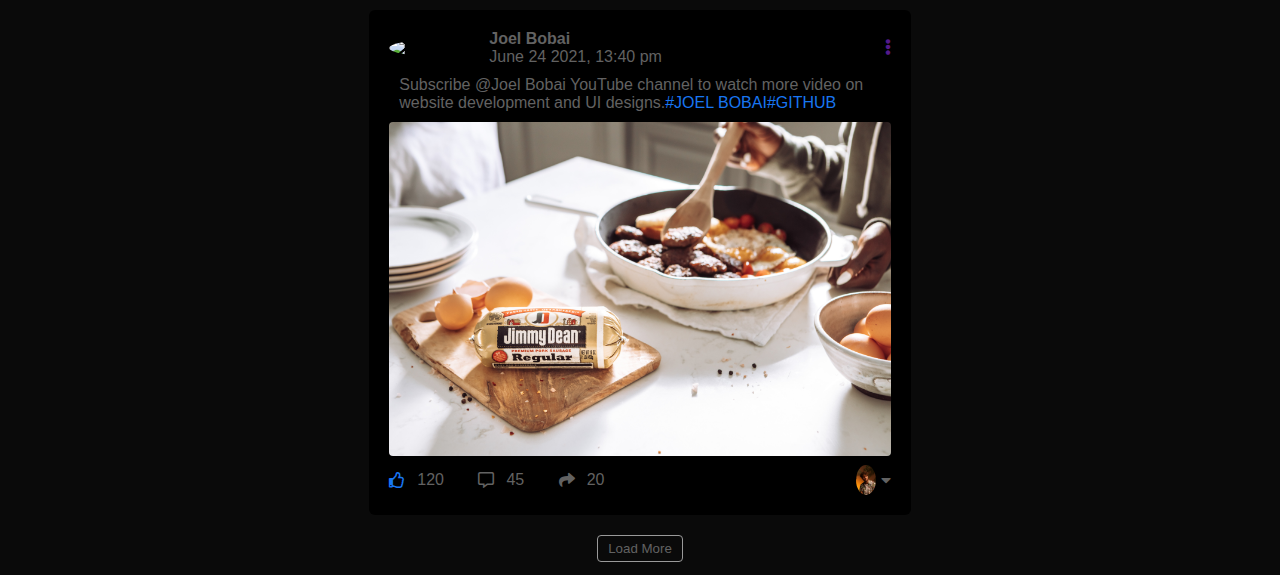
==== commit a088d0b4: "Update index-A.html" ====
--- a/index-A.html
+++ b/index-A.html
@@ -1,4 +1,4 @@
-<!DOCTYPE html>
+	<!DOCTYPE html>
 	<html>
 	<head>
 		<meta charset="utf-8">
@@ -40,10 +40,10 @@
 	           <div class="setting-menu-inner" style="padding: 20px 10px;">
 	           	
 	             <div class="user-profile">
-	           	  	<img src="img3.jpg" style="padding: 10px;">
+	           	  	<a href="Profile.html"><img src="img3.jpg" style="padding: 10px;"></a>
 	           	  	<div>
 	           	  		<p>Joel Bobai</p>
-	                       <a href="">See your prpfile</a>
+	                       <a href="Profile.html">See your prpfile</a>
 	           	  	</div>
 	           	  </div>    
 	           	  <hr>
--- a/web.css
+++ b/web.css
@@ -4,14 +4,31 @@
 	font-family: "poppins", sans-serif;
 	box-sizing: border-box;
 }
+
+:root{
+	--body-color: #0a0a0a;
+	--nav-color: black;
+	--bg-color: black;
+	--setting-color: #0a0a0a;
+}
+
+.light-theme{
+	--body-color: #efefef;
+	--nav-color: #1876f2;
+	--bg-color: white;
+	--setting-color: white;
+}
+
+
 body{
-	background: #212529;
+	background: var(--body-color);
+	transition: background 0.3s;
 }
 nav{
 	display: flex;
 	align-items: center;
 	justify-content: space-between;
-	background: black;
+	background: var(--nav-color);
 	padding: 5px 5%;
 	position: sticky;
 	top: 0px;
@@ -109,7 +126,7 @@
 	position: sticky;
 	top: 70px;
 	align-self: flex-start;
-	background: black;
+	background: var(--bg-color);
 	padding: 20px;
 	border-radius: 4px;
 	color: #626262;
@@ -382,7 +399,7 @@
 
 .write-post-container{
 	width: 100%;
-	background: black;
+	background: var(--bg-color);
 	border-radius: 6px;
 	padding: 20px;
 	color: #626262;
@@ -469,7 +486,7 @@
 
 .post-container{
 	width: 100%;
-	background: black;
+	background: var(--bg-color);
 	border-radius: 6px;
 	padding: 20px;
 	color: #626262;
@@ -528,21 +545,21 @@
 
 
 
-#setting-menu{
+.setting-menu{
 	position: absolute;
 	width: 90%;
 	max-width: 350px;
-	height: 0px;
-	background:  #212529;
+	background: var(--setting-color);
 	box-shadow: 0 0 10px rgba(0, 0, 0, 0.4);
 	border-radius: 4px;
 	overflow: hidden;
 	top: 108%;
 	right: 5%;
-	border: 1px solid white;
+	max-height: 0;
+	transition: max-height 0.3s;
 	
 }
-
+.show {max-height: 450px;}
 
 
 .user-profile a{
@@ -587,26 +604,27 @@
 
 
 
-#light-btn{
+.light-btn{
 	position: absolute;
 	top: 20px;
 	right: 20px;
-	background: #ccc;
+	background: black;
 	width: 45px;
 	border-radius: 15px;
 	padding: 2px 3px;
 	cursor: pointer;
 	display: flex;
-	transition: padding-left 0.5s background 0.5s;
-}
-#light-btn span{
+	transition: padding-left 0.5s;
+}
+.light-btn span{
 	width: 18px;
 	height: 18px;
 	background: white;
 	border-radius: 50%;
 	display: inline-block;
 }
-#light-btn.light-btn-on{
+.light-btn.light-btn-on{
 	padding-left: 23px;
-	background: black;
-}+	background: #ccc;
+	transition: background 0.5s;
+}
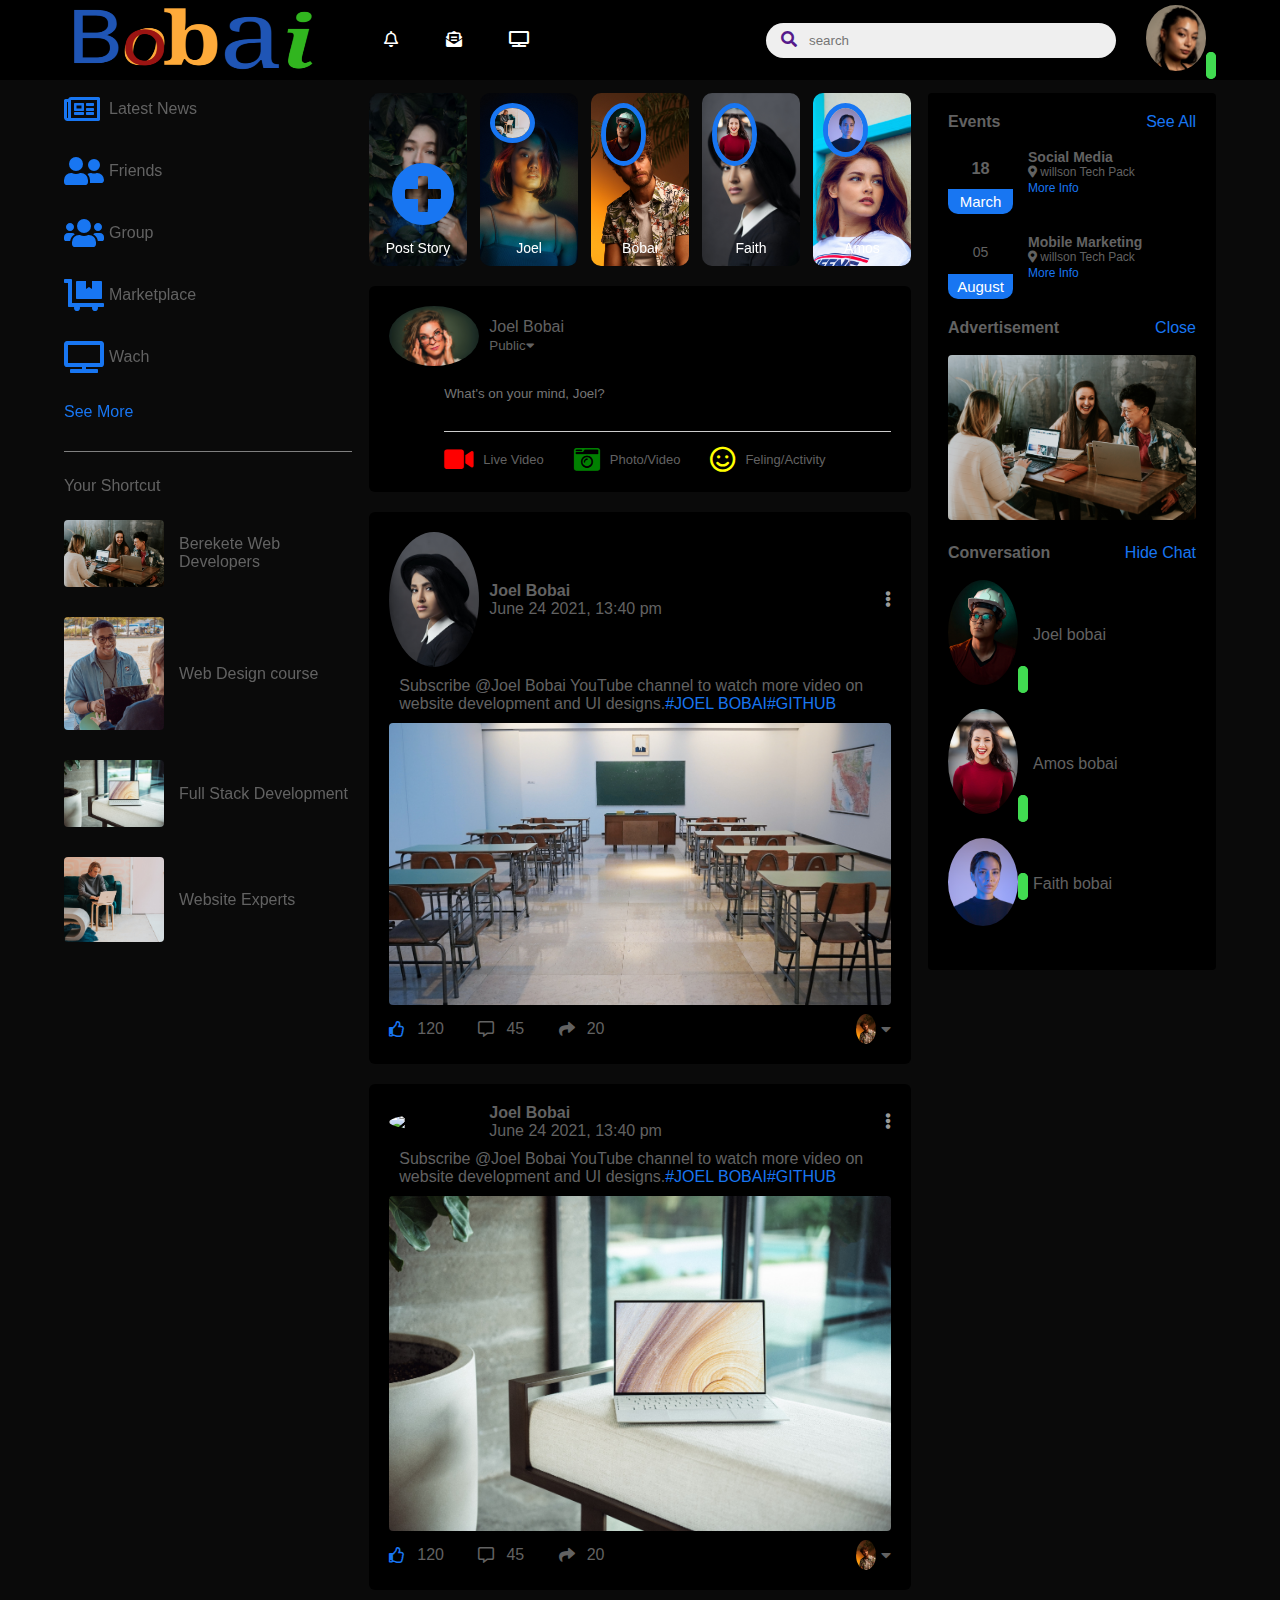
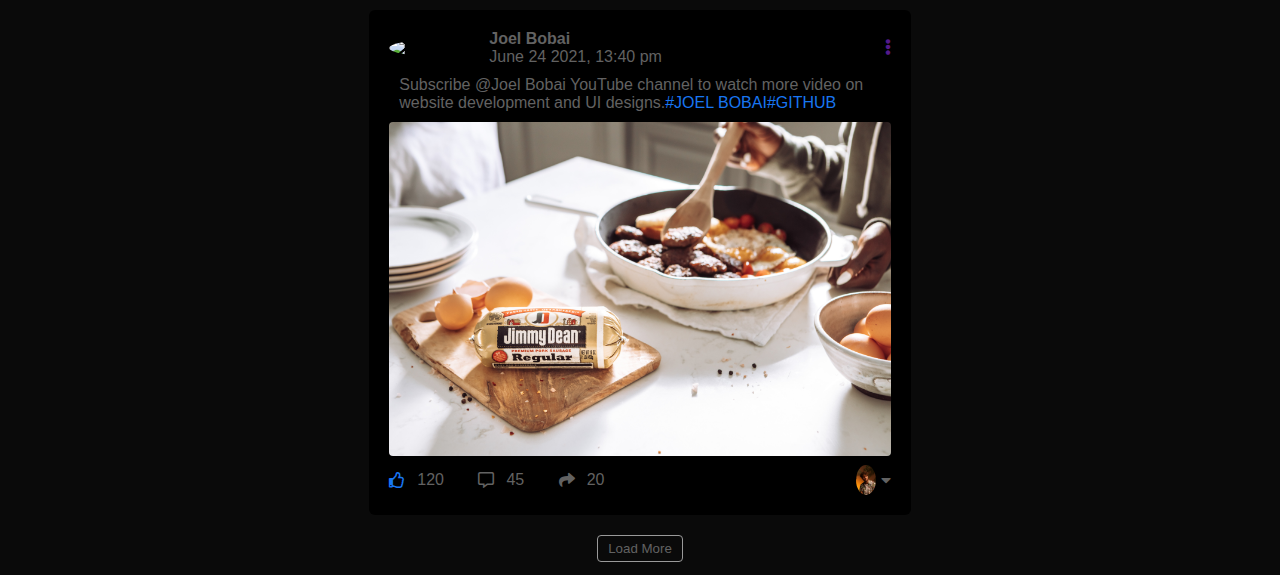
==== commit f028981a: "Update index-A.html" ====
--- a/index-A.html
+++ b/index-A.html
@@ -40,7 +40,7 @@
 	           <div class="setting-menu-inner" style="padding: 20px 10px;">
 	           	
 	             <div class="user-profile">
-	           	  	<a href="Profile.html"><img src="img3.jpg" style="padding: 10px;"></a>
+	           	  	<a href="profile.html"><img src="img3.jpg" style="padding: 10px;"></a>
 	           	  	<div>
 	           	  		<p>Joel Bobai</p>
 	                       <a href="Profile.html">See your prpfile</a>
--- a/web.css
+++ b/web.css
@@ -628,3 +628,247 @@
 	background: #ccc;
 	transition: background 0.5s;
 }
+
+
+
+
+
+
+
+
+
+
+
+
+
+
+
+
+
+
+
+
+
+
+
+
+
+
+
+.Profile-container{
+	padding: 20px 15%;
+	color: #626262;
+}
+.cover-img{
+	height: 500px;
+	width: 100%;
+	border-radius: 6px;
+	margin-bottom: 14px;
+}
+
+
+
+
+
+
+.Profile-details{
+	background: var(--bg-color);
+	padding: 20px;
+	border-radius: 4px;
+	display: flex;
+	align-items: flex-end;
+	justify-content: space-between;
+
+}
+.pd-row{
+	display: flex;
+	align-items: flex-start;
+}
+.pd-image{
+	width: 100px;
+	margin-right: 20px;
+	border-radius: 6px;
+}
+.pd-row div h3{
+	font-size: 25px;
+	font-weight: 600;
+}
+.pd-row div p{
+	font-size: 13px;
+}
+.pd-row div img{
+	width: 25px;
+	border-radius: 100%;
+	margin-top: 12px;
+}
+
+
+
+
+
+
+
+
+
+
+
+.pd-right button{
+	background: #1876f2;
+	border: 0;
+	outline: 0;
+	padding: 6px 10px;
+	display: inline-flex;
+	align-items: center;
+	color: white;
+	border-radius: 3px;
+	margin-left: 10px;
+	cursor: pointer;
+}
+.pd-right button i{
+	margin-right: 10px;
+}
+.pd-right button:first-child{
+	background: #e4e6eb;
+	color: black;
+}
+.pd-right{
+	text-align: right;
+}
+.pd-right a{
+	background: #e4e6eb;
+	border-radius: 3px;
+	padding: 12px;
+	display: inline-flex;
+	margin-top: 30px;
+	text-decoration: none;
+}
+
+
+
+
+
+
+
+
+
+
+
+
+
+
+
+
+.Profile-info{
+	display: flex;
+	align-self: flex-start;
+	justify-content: space-between;
+	margin-top: 20px;
+}
+
+
+
+
+
+
+
+.info-col{
+	flex-basis: 33%;
+}
+.post-col{
+	flex-basis: 65%;
+}
+
+
+
+
+
+
+
+
+
+
+
+.Profile-intro{
+	background: var(--bg-color);
+	padding: 20px;
+	margin-bottom: 20px;
+	border-radius: 4px;
+}
+.Profile-intro h3{
+	padding: 10px;
+	font-weight: 600;
+}
+.intro-text{
+	text-align: center;
+	margin: 10px 0;
+	font-size: 15px;
+}
+.Profile-intro hr{
+	border: 0;
+	height: 1px;
+	background: #ccc;
+	margin: 24px 0;
+} 
+
+
+
+.Profile-intro ul li{
+	list-style: none;
+	font-size: 15px;
+	margin: 15px 0;
+	display: flex;
+	align-items: center;
+}
+.Profile-intro ul li i{
+	margin-right: 20px;
+}
+
+
+
+
+
+
+.title-box{
+	display: flex;
+	align-items: center;
+	justify-content: space-between;
+}
+.title-box a{
+	text-decoration: none;
+	color: #1876f2;
+	font-size: 14px;
+}
+
+
+.photo-box{
+	display: grid;
+	grid-template-columns: repeat(3, auto);
+	grid-gap: 10px;
+	margin-top: 15px;
+}
+.photo-box div img{
+	width: 100%;
+	cursor: pointer;
+}
+
+
+
+
+
+
+
+
+.Profile-intro p{
+	font-size: 14px;
+}
+.friends-box{
+	display: grid;
+	grid-template-columns: repeat(3, auto);
+	grid-gap: 10px;
+	margin-top: 15px;
+}
+
+.friends-box div img{
+	width: 100%;
+	cursor: pointer;
+}
